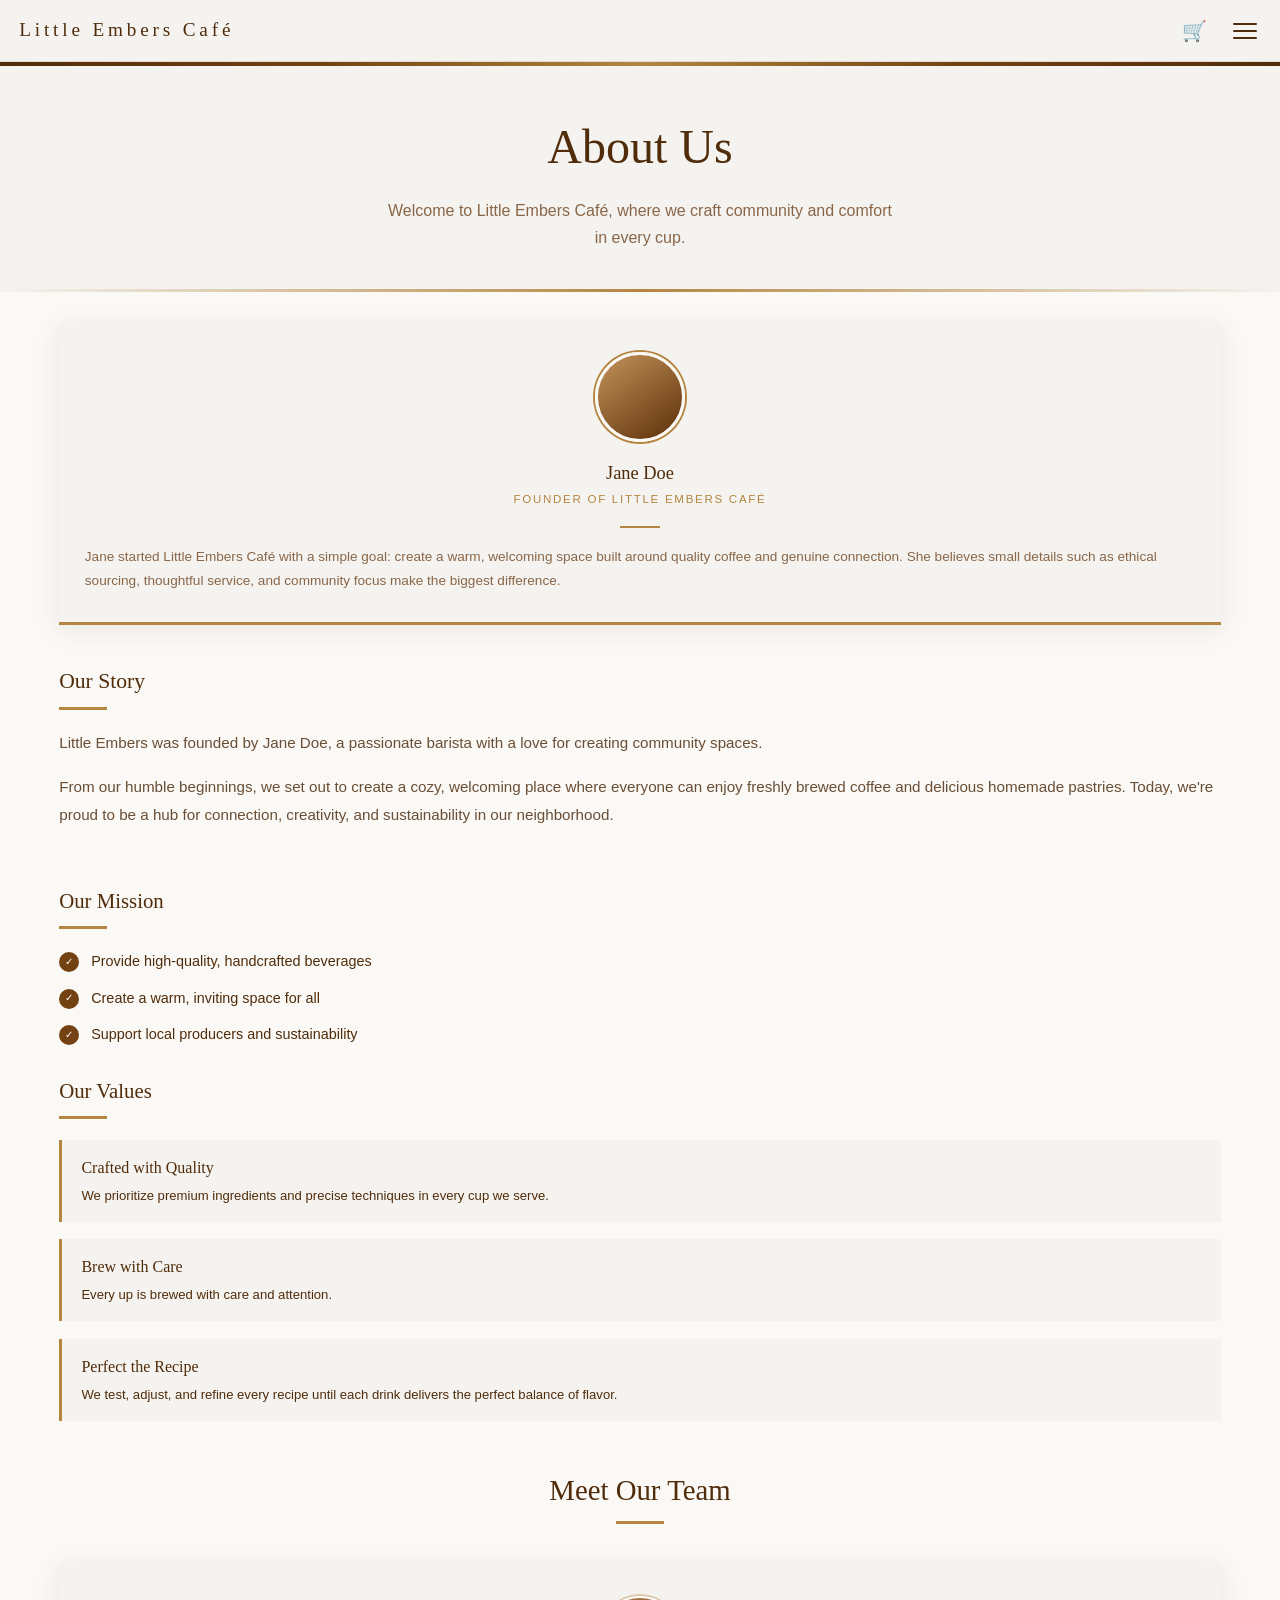
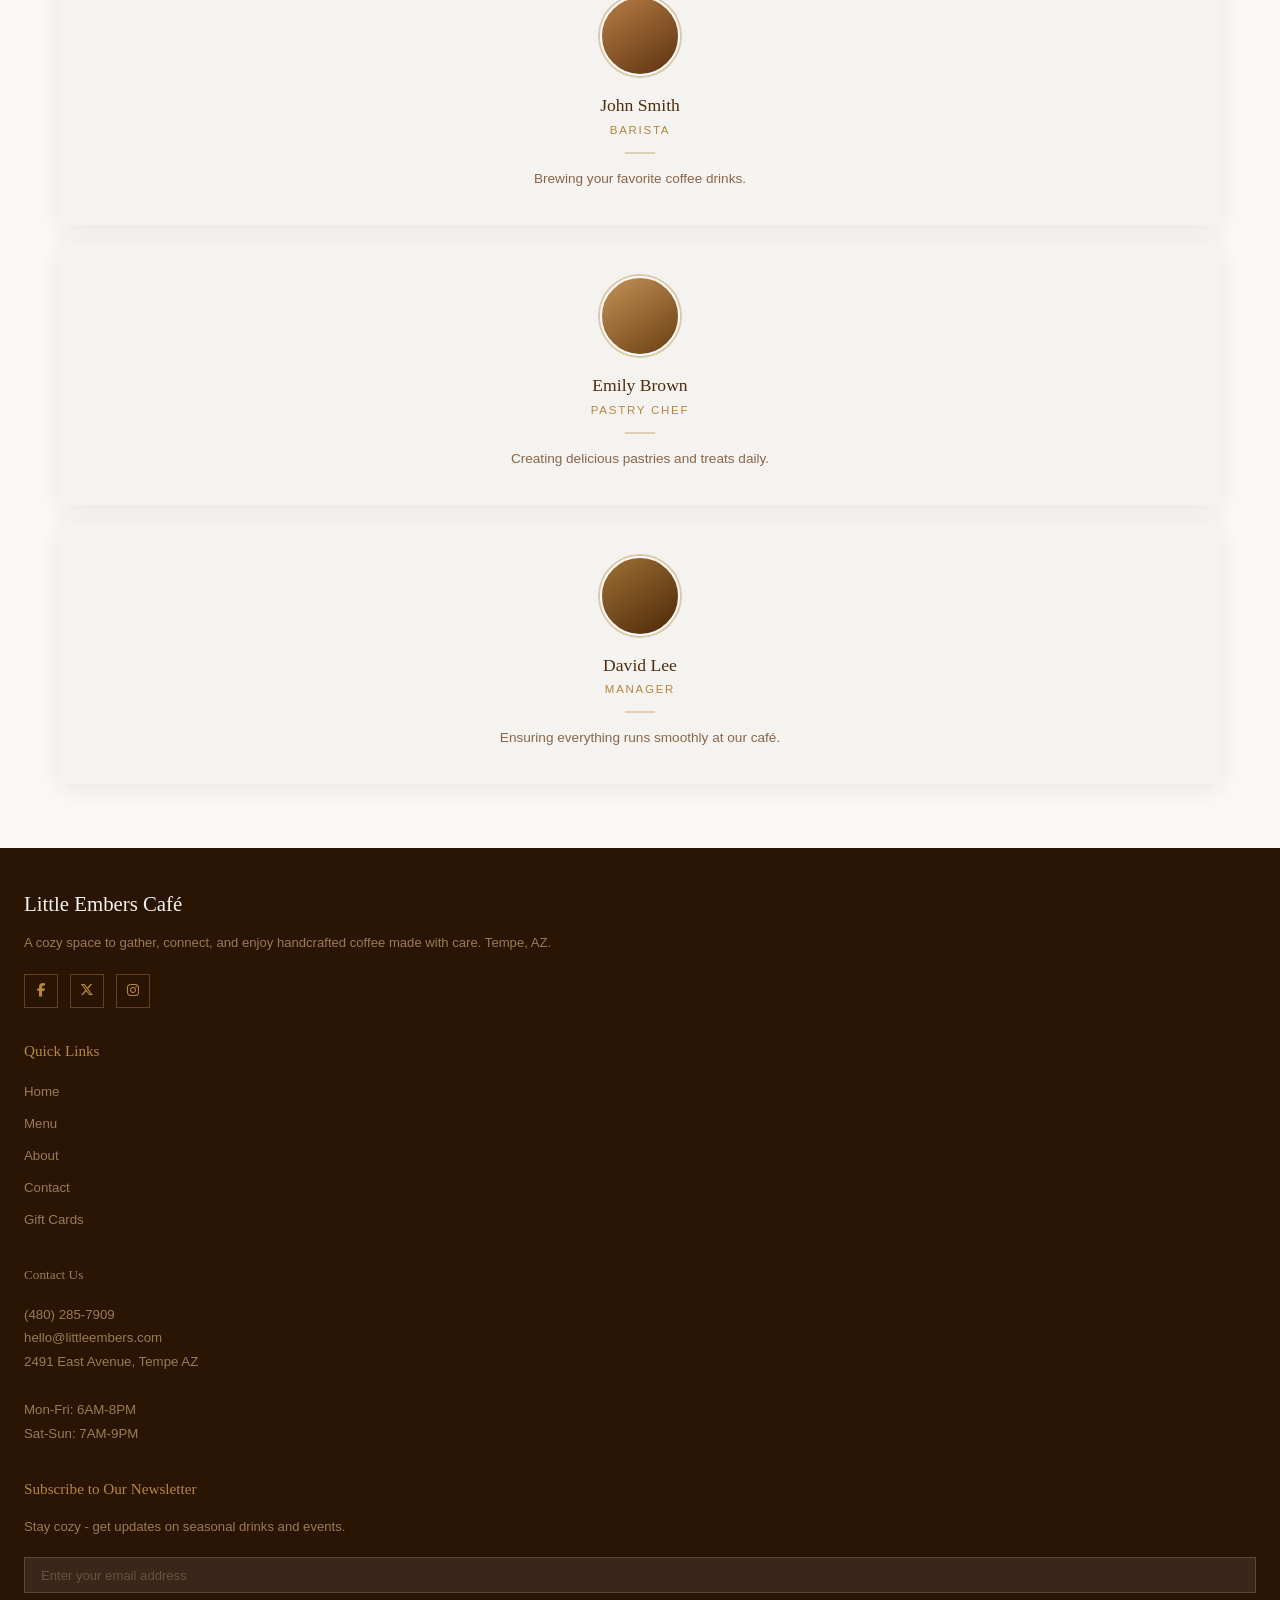
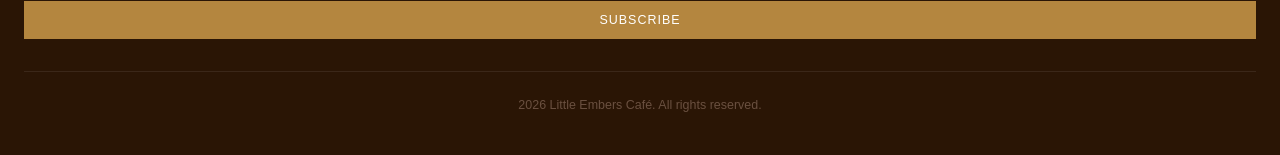
==== about.html @ 89855ee4 "Updated About Files Rewrote JavaScript code as there was an error with the mobile nav javascript cod" ====
<!doctype html>
<html lang="en">
  <head>
    <meta charset="UTF-8" />
    <meta name="author" content="Sebastian Meza-Torres" />
    <meta name="keywords" content="" />
    <meta
      name="description"
      content="This page features the staff members that created Little Embers Café."
    />
    <meta name="viewport" content="width=device-width, initial-scale=1.0" />
    <title>About Us - Little Embers Café</title>
    <link href="css/about.css" rel="stylesheet" />
    <link
      href="https://cdnjs.cloudflare.com/ajax/libs/font-awesome/6.5.1/css/all.min.css"
      rel="stylesheet"
    />
  </head>
  <body>
    <header>
      <nav aria-label="Primary navigation">
        <span class="logo">Little Embers Café</span>
        <ul class="nav-links">
          <li><a href="index.html">Home</a></li>
          <li><a href="menu.html">Menu</a></li>
          <li>
            <a href="about.html" class="active" aria-current="page">About</a>
          </li>
          <li><a href="contact.html">Contact</a></li>
          <li><a href="giftcard.html">Gift Cards</a></li>
        </ul>
        <div class="nav-actions">
          <button class="cart-btn" aria-label="View cart">🛒</button>
          <button
            class="hamburger"
            id="hamburger"
            aria-label="Toggle navigation"
            aria-expanded="false"
            aria-controls="mobile-nav"
          >
            <span></span>
            <span></span>
            <span></span>
          </button>
        </div>
      </nav>
    </header>
    <!-- Mobile Nav -->
    <nav
      id="mobile-nav"
      class="mobile-nav"
      aria-label="Mobile navigation"
      hidden
    >
      <a href="index.html">Home</a>
      <a href="menu.html">Menu</a>
      <a href="about.html" class="active" aria-current="page">About Us</a>
      <a href="contact.html">Contact</a>
      <a href="giftcard.html">Gift Cards</a>
    </nav>
    <div class="accent-strip" aria-hidden="true"></div>
    <main>
      <!--Page Banner -->
      <section class="page-banner" aria-labelledby="page-heading">
        <h1 id="page-heading">About Us</h1>
        <p>
          Welcome to Little Embers Café, where we craft community and comfort in
          every cup.
        </p>
      </section>

      <!-- Sidebar and Content -->
      <div class="about-wrapper">
        <!-- Founder Sidebar -->
        <aside class="founder-sidebar reveal" aria-label="Founder profile">
          <!-- I will need to find images on Pixabay or somewhere, I will be adding images in general once I am done with this page. -->
          <div class="founder-avatar" aria-hidden="true"></div>
          <p class="founder-name">Jane Doe</p>
          <span class="founder-role">Founder of Little Embers Café</span>
          <div class="founder-divider" aria-hidden="true"></div>
          <p class="founder-bio">
            Jane started Little Embers Café with a simple goal: create a warm,
            welcoming space built around quality coffee and genuine connection.
            She believes small details such as ethical sourcing, thoughtful
            service, and community focus make the biggest difference.
          </p>
        </aside>

        <!-- Right Side, Story + Mission/Values -->
        <div class="about-content">
          <!-- Our Story -->
          <section
            class="story-block reveal reveal-d1"
            aria-labelledby="story-heading"
          >
            <h2 id="story-heading" class="block-title">Our Story</h2>
            <p>
              Little Embers was founded by Jane Doe, a passionate barista with a
              love for creating community spaces.
            </p>
            <p>
              From our humble beginnings, we set out to create a cozy, welcoming
              place where everyone can enjoy freshly brewed coffee and delicious
              homemade pastries. Today, we're proud to be a hub for connection,
              creativity, and sustainability in our neighborhood.
            </p>
          </section>

          <!-- Mission + Values -->
          <div class="mission-values-row">
            <section
              class="mission-block reveal reveal-d1"
              aria-labelledby="mission-heading"
            >
              <h2 id="mission-heading" class="block-title">Our Mission</h2>
              <ul class="mission-list">
                <li class="mission-item">
                  <span class="mission-check" aria-hidden="true">✓</span>
                  <span>Provide high-quality, handcrafted beverages</span>
                </li>
                <li class="mission-item">
                  <span class="mission-check" aria-hidden="true">✓</span>
                  <span>Create a warm, inviting space for all</span>
                </li>
                <li class="mission-item">
                  <span class="mission-check" aria-hidden="true">✓</span>
                  <span>Support local producers and sustainability</span>
                </li>
              </ul>
            </section>

            <section
              class="values-block reveal reveal-d2"
              aria-labelledby="values-heading"
            >
              <h2 id="values-heading" class="block-title">Our Values</h2>
              <ul class="values-list">
                <li class="value-item">
                  <p class="value-name">Crafted with Quality</p>
                  <p class="value-desc">
                    We prioritize premium ingredients and precise techniques in
                    every cup we serve.
                  </p>
                </li>
                <li class="value-item">
                  <p class="value-name">Brew with Care</p>
                  <p class="value-desc">
                    Every up is brewed with care and attention.
                  </p>
                </li>
                <li class="value-item">
                  <p class="value-name">Perfect the Recipe</p>
                  <p class="value-desc">
                    We test, adjust, and refine every recipe until each drink
                    delivers the perfect balance of flavor.
                  </p>
                </li>
              </ul>
            </section>
          </div>
        </div>
      </div>

      <!-- Meet Our Team -->
      <section class="team-section" aria-labelledby="team-heading">
        <h2 id="team-heading" class="team-heading">Meet Our Team</h2>
        <div class="team-rule" aria-hidden="true"></div>

        <ul class="team-grid" role="list">
          <li class="team-card reveal">
            <!-- Placeholder image here -->
            <div class="team-avatar" aria-hidden="true"></div>
            <p class="team-name">John Smith</p>
            <span class="team-role">Barista</span>
            <div class="team-divider" aria-hidden="true"></div>
            <p class="team-bio">Brewing your favorite coffee drinks.</p>
          </li>
          <li class="team-card reveal reveal-d1">
            <!-- Placeholder image here-->
            <div class="team-avatar" aria-hidden="true"></div>
            <p class="team-name">Emily Brown</p>
            <span class="team-role">Pastry Chef</span>
            <div class="team-divider" aria-hidden="true"></div>
            <p class="team-bio">
              Creating delicious pastries and treats daily.
            </p>
          </li>
          <li class="team-card reveal reveal-d2">
            <!-- Placeholder image here -->
            <div class="team-avatar" aria-hidden="true"></div>
            <p class="team-name">David Lee</p>
            <span class="team-role">Manager</span>
            <div class="team-divider" aria-hidden="true"></div>
            <p class="team-bio">
              Ensuring everything runs smoothly at our café.
            </p>
          </li>
        </ul>
      </section>
    </main>

    <!-- Footer -->
    <footer class="site-footer">
      <div class="footer-grid">
        <div class="footer-brand">
          <p class="footer-logo">Little Embers Café</p>
          <p class="footer-tagline">
            A cozy space to gather, connect, and enjoy handcrafted coffee made
            with care. Tempe, AZ.
          </p>
          <ul class="footer-social" aria-label="Social media links">
            <li>
              <a href="#" class="footer-social-icon" aria-label="Facebook"
                ><i class="fa-brands fa-facebook-f"></i
              ></a>
            </li>
            <li>
              <a href="#" class="footer-social-icon" aria-label="X"
                ><i class="fa-brands fa-x-twitter"></i
              ></a>
            </li>
            <li>
              <a href="#" class="footer-social-icon" aria-label="Instagram"
                ><i class="fa-brands fa-instagram"></i
              ></a>
            </li>
          </ul>
        </div>

        <nav class="footer-nav" aria-label="Footer navigation">
          <p class="footer-heading">Quick Links</p>
          <ul class="footer-links">
            <li><a href="index.html">Home</a></li>
            <li><a href="menu.html">Menu</a></li>
            <li><a href="about.html">About</a></li>
            <li><a href="contact.html">Contact</a></li>
            <li><a href="giftcard.html">Gift Cards</a></li>
          </ul>
        </nav>
        <address class="footer-contact">
          <p class="footer-heading">Contact Us</p>
          <p>
            <a href="tel:+14802857909">(480) 285-7909</a><br />
            <a href="mailto:hello@littleembers.com">hello@littleembers.com</a
            ><br />
            2491 East Avenue, Tempe AZ<br /><br />
            Mon-Fri: 6AM-8PM<br />
            Sat-Sun: 7AM-9PM
          </p>
        </address>

        <div class="footer-newsletter">
          <p class="footer-heading">Subscribe to Our Newsletter</p>
          <p class="footer-newsletter-sub">
            Stay cozy - get updates on seasonal drinks and events.
          </p>
          <form class="newsletter-form" novalidate>
            <label for="newsletter-email" class="visually-hidden"
              >Email Address</label
            >
            <input
              type="email"
              id="newsletter-email"
              class="newsletter-input"
              placeholder="Enter your email address"
              autocomplete="email"
            />
            <button type="submit" class="newsletter-btn">Subscribe</button>
          </form>
        </div>
      </div>
      <p class="footer-bottom">2026 Little Embers Café. All rights reserved.</p>
    </footer>
    <script src="js/about.js"></script>
  </body>
</html>
---- css/about.css ----
html,
body,
div,
span,
applet,
object,
iframe,
h1,
h2,
h3,
h4,
h5,
h6,
p,
blockquote,
pre,
a,
abbr,
acronym,
address,
big,
cite,
code,
del,
dfn,
em,
img,
ins,
kbd,
q,
s,
samp,
small,
strike,
strong,
sub,
sup,
tt,
var,
b,
u,
i,
center,
dl,
dt,
dd,
ol,
ul,
li,
fieldset,
form,
label,
legend,
table,
caption,
tbody,
tfoot,
thead,
tr,
th,
td,
article,
aside,
canvas,
details,
embed,
figure,
figcaption,
footer,
header,
hgroup,
menu,
nav,
output,
ruby,
section,
summary,
time,
mark,
audio,
video {
  margin: 0;
  padding: 0;
  border: 0;
  font-size: 100%;
  font: inherit;
  vertical-align: baseline;
}
/* HTML5 display-role reset for older browsers */
article,
aside,
details,
figcaption,
figure,
footer,
header,
hgroup,
menu,
nav,
section {
  display: block;
}
body {
  line-height: 1;
}
ol,
ul {
  list-style: none;
}
blockquote,
q {
  quotes: none;
}
blockquote:before,
blockquote:after,
q:before,
q:after {
  content: "";
  content: none;
}
table {
  border-collapse: collapse;
  border-spacing: 0;
}

*,
*::before,
*::after {
  box-sizing: border-box;
}
/* Root */
:root {
  --espresso: #734212;
  --ceramic: #f4f3f0;
  --latte: #b4863f;
  --dark-roast: #512c0a;
  --warm-white: #faf9f6;
  --text-muted: #8a6648;
  --border: rgba(115, 66, 18, 0.14);
  --font-display: "Playfair Display", serif;
  --font-body: "Lato", sans-serif;
  --shadow-card: 0 4px 24px rgba(81, 44, 10, 0.09);
  --transition: 0.25s ease;
  --nav-h: 62px;
  --shadow-hover: 0 10px 36px rgba(81, 44, 10, 0.16);
}

/* Global Styles */
html {
  font-size: 16px;
  scroll-behavior: smooth;
  -webkit-text-size-adjust: 100%;
}

body {
  font-family: var(--font-body);
  background: var(--warm-white);
  color: var(--dark-roast);
  min-height: 100vh;
  line-height: 1.5;
  -webkit-font-smoothing: antialiased;
  -moz-osx-font-smoothing: grayscale;
}

img,
picture,
video,
canvas,
svg {
  display: block;
  max-width: 100%;
}

a {
  text-decoration: none;
  color: inherit;
}

button {
  cursor: pointer;
  border: none;
  background: none;
  font: inherit;
}

/* screen reader */
.sr-only {
  position: absolute;
  width: 1px;
  height: 1px;
  padding: 0;
  margin: -1px;
  overflow: hidden;
  clip: rect(0, 0, 0, 0);
  white-space: nowrap;
  border: 0;
}

.accent-strip {
  height: 4px;
  background: linear-gradient(
    90deg,
    var(--dark-roast),
    var(--espresso),
    var(--latte),
    var(--espresso),
    var(--dark-roast)
  );
}

/* NAV mobile */
header nav {
  height: var(--nav-h);
  display: flex;
  align-items: center;
  justify-content: space-between;
  padding: 0 1.2rem;
  background: var(--ceramic);
  border-bottom: 1px solid var(--border);
  position: sticky;
  top: 0;
  z-index: 200;
}

.logo {
  font-family: var(--font-display);
  font-size: 1.2rem;
  color: var(--dark-roast);
  letter-spacing: 0.2em;
  white-space: nowrap;
}

.nav-links {
  display: none;
}

.nav-actions {
  display: flex;
  align-items: center;
  gap: 1rem;
}

.cart-btn {
  font-size: 1.25rem;
  color: var(--dark-roast);
  transition: transform var(--transition);
}

.cart-btn:hover {
  transform: scale(1.12);
}

.hamburger {
  display: flex;
  flex-direction: column;
  gap: 5px;
  padding: 4px;
}

.hamburger span {
  display: block;
  width: 24px;
  height: 2px;
  background: var(--dark-roast);
  border-radius: 2px;
  transition:
    transform 0.3s ease,
    opacity 0.3s ease;
}

.hamburger.open span:nth-child(1) {
  transform: translateY(7px) rotate(45deg);
}
.hamburger.open span:nth-child(2) {
  opacity: 0;
  transform: scaleX(0);
}
.hamburger.open span:nth-child(3) {
  transform: translateY(-7px) rotate(-45deg);
}

.mobile-nav {
  position: fixed;
  top: var(--nav-h);
  left: 0;
  right: 0;
  background: var(--ceramic);
  border-bottom: 2px solid var(--latte);
  z-index: 199;
  padding: 1.5rem 2rem 2rem;
  display: flex;
  flex-direction: column;
  gap: 1.2rem;
  box-shadow: 0 8px 30px rgba(0, 0, 0, 0.12);
}

.mobile-nav[hidden] {
  display: none;
}

.mobile-nav a {
  font-size: 1rem;
  letter-spacing: 0.05em;
  color: var(--dark-roast);
  padding: 0.5rem 0;
  border-bottom: 1px solid var(--border);
}

.mobile-nav a.active {
  color: var(--espresso);
  font-weight: 700;
}

/* Page Banner */

.page-banner {
  background: var(--ceramic);
  text-align: center;
  padding: 2.8rem 1.2rem 2.5rem;
  position: relative;
  animation: fadeDown 0.7s ease both;
}

@keyframes fadeDown {
  from {
    opacity: 0;
    transform: translateY(-14px);
  }
  to {
    opacity: 1;
    transform: translateY(0);
  }
}

.page-banner::after {
  content: "";
  position: absolute;
  bottom: 0;
  left: 0;
  right: 0;
  height: 3px;
  background: linear-gradient(90deg, transparent, var(--latte), transparent);
}

.page-banner h1 {
  font-family: var(--font-display);
  font-size: clamp(2rem, 5vw, 3rem);
  color: var(--dark-roast);
  margin-bottom: 0.9rem;
}

.page-banner p {
  font-size: 1rem;
  color: var(--text-muted);
  font-weight: 300;
  max-width: 520px;
  margin: 0 auto;
  line-height: 1.7;
}

.about-wrapper {
  max-width: 1200px;
  margin: 0 auto;
  padding: 2rem 1.2rem 0;
  display: grid;
  grid-template-columns: 1fr;
  gap: 2.5rem;
}

.founder-sidebar {
  background: var(--ceramic);
  border-bottom: 3px solid var(--latte);
  box-shadow: var(--shadow-card);
  padding: 1.8rem 1.6rem;
  text-align: center;
}

.founder-avatar {
  width: 90px;
  height: 90px;
  border-radius: 50%;
  background: linear-gradient(145deg, #c4935a, #5c2f08);
  margin: 0 auto 1.1rem;
  display: flex;
  align-items: center;
  justify-content: center;
  font-size: 2.5rem;
  border: 3px solid var(--warm-white);
  box-shadow: 0 0 0 2px var(--latte);
}

.founder-name {
  font-family: var(--font-display);
  font-size: 1.15rem;
  color: var(--dark-roast);
  margin-bottom: 0.2rem;
}

.founder-role {
  font-size: 0.72rem;
  letter-spacing: 0.15em;
  text-transform: uppercase;
  color: var(--latte);
  margin-bottom: 1.1rem;
  display: block;
}

.founder-role {
  font-size: 0.72rem;
  letter-spacing: 0.15em;
  text-transform: uppercase;
  color: var(--latte);
  margin-bottom: 1.1rem;
  display: block;
}

.founder-divider {
  width: 40px;
  height: 2px;
  background: var(--latte);
  margin: 0 auto 1.1rem;
}

.founder-bio {
  font-size: 0.85rem;
  color: var(--text-muted);
  line-height: 1.75;
  font-weight: 300;
  text-align: left;
}

.about-content {
  display: flex;
  flex-direction: column;
  gap: 3rem;
}

.story-block {
  animation: fadeUp 0.6s ease 0.1s both;
}

@keyframes fadeUp {
  from {
    opacity: 0;
    transform: translateY(20px);
  }
  to {
    opacity: 1;
    transform: translateY(0);
  }
}

.block-title {
  font-family: var(--font-display);
  font-size: 1.35rem;
  color: var(--dark-roast);
  margin-bottom: 0.5rem;
  position: relative;
  padding-bottom: 0.8rem;
}

.block-title::after {
  content: "";
  position: absolute;
  bottom: 0;
  left: 0;
  width: 48px;
  height: 3px;
  background: var(--latte);
}

.story-block p {
  font-size: 0.95rem;
  color: #6a4e35;
  line-height: 1.85;
  font-weight: 300;
  margin-top: 1.2rem;
}

.story-block p + p {
  margin-top: 1rem;
}

.mission-values-row {
  display: grid;
  grid-template-columns: 1fr;
  gap: 1.8rem;
  padding-top: 0.5rem;
  animation: fadeUp 0.6s ease 0.2s both;
}

.mission-block .block-title,
.values-block .block-title {
  font-size: 1.3rem;
}

.mission-list {
  margin-top: 1.3rem;
  display: flex;
  flex-direction: column;
  gap: 0.85rem;
}

.mission-item {
  display: flex;
  align-items: flex-start;
  gap: 0.75rem;
  font-size: 0.9rem;
  color: var(--dark-roast);
  line-height: 1.6;
}

.mission-check {
  width: 20px;
  height: 20px;
  border-radius: 50%;
  background: var(--espresso);
  color: #fff;
  font-size: 0.65rem;
  display: flex;
  align-items: center;
  justify-content: center;
  flex-shrink: 0;
  margin-top: 2px;
}

.values-list {
  margin-top: 1.3rem;
  display: flex;
  flex-direction: column;
  gap: 1.1rem;
}

.value-item {
  padding: 1rem 1.2rem;
  background: var(--ceramic);
  border-left: 3px solid var(--latte);
  transition:
    transform var(--transition),
    box-shadow var(--transition);
}

.value-item:hover {
  transform: translateX(4px);
  box-shadow: var(--shadow-card);
}

.value-name {
  font-family: var(--font-display);
  font-size: 1rem;
  color: var(--dark-roast);
  margin-bottom: 0.3rem;
}

.value-desc {
  font-size: 0.82rem;
  color: var(--dark-roast);
  line-height: 1.6;
  font-weight: 300;
}

.team-section {
  max-width: 1200px;
  margin: 3rem auto 0;
  padding: 0 1.2rem 4rem;
  animation: fadeUp 0.6s ease 0.3s both;
}

.team-heading {
  font-family: var(--font-display);
  font-size: 1.8rem;
  color: var(--dark-roast);
  text-align: center;
  margin-bottom: 0.5rem;
}

.team-rule {
  width: 48px;
  height: 3px;
  background: var(--latte);
  margin: 0.6rem auto 2.5rem;
}

.team-grid {
  display: grid;
  grid-template-columns: 1fr;
  gap: 1.2rem;
}

.team-card {
  background: var(--ceramic);
  border-bottom: 3px solid transparent;
  box-shadow: var(--shadow-card);
  padding: 2rem 1.5rem;
  text-align: center;
  transition:
    transform var(--transition),
    box-shadow var(--transition),
    border-color var(--transition);
}

.team-card:hover {
  transform: translateY(-6px);
  box-shadow: var(--shadow-hover);
  border-bottom-color: var(--latte);
}

.team-avatar {
  width: 80px;
  height: 80px;
  border-radius: 50%;
  margin: 0 auto 1rem;
  display: flex;
  align-items: center;
  justify-content: center;
  font-size: 2rem;
  border: 2px solid var(--warm-white);
  box-shadow: 0 0 0 2px rgba(180, 134, 63, 0.4);
}

.team-grid li:nth-child(1) .team-avatar {
  background: linear-gradient(145deg, #b87d45, #5c3210);
}
.team-grid li:nth-child(2) .team-avatar {
  background: linear-gradient(145deg, #c4935a, #6b3d10);
}
.team-grid li:nth-child(3) .team-avatar {
  background: linear-gradient(145deg, #a07035, #4d2808);
}

.team-name {
  font-family: var(--font-display);
  font-size: 1.1rem;
  color: var(--dark-roast);
  margin-bottom: 0.2rem;
}

.team-role {
  font-size: 0.72rem;
  letter-spacing: 0.15em;
  text-transform: uppercase;
  color: var(--latte);
  margin-bottom: 0.8rem;
  display: block;
}

.team-divider {
  width: 30px;
  height: 2px;
  background: rgba(180, 134, 63, 0.35);
  margin: 0 auto 0.8rem;
}

.team-bio {
  font-size: 0.85rem;
  color: var(--text-muted);
  line-height: 1.7;
  font-weight: 300;
}

footer {
  background: #2a1505;
  color: #c4a882;
  padding: 2.5rem 1.5rem;
}

.footer-grid {
  display: grid;
  grid-template-columns: 1fr;
  gap: 2rem;
  margin-bottom: 2rem;
}

.footer-brand,
.footer-nav,
.footer-contact,
.footer-newsletter {
  display: flex;
  flex-direction: column;
}

.visually-hidden {
  position: absolute;
  width: 1px;
  height: 1px;
  padding: 0;
  margin: -1px;
  overflow: hidden;
  clip: rect(0, 0, 0, 0);
  white-space: nowrap;
  border: 0;
}

.footer-logo {
  font-family: var(--font-display);
  font-size: 1.3rem;
  color: var(--ceramic);
  margin-bottom: 0.8rem;
}

.footer-tagline {
  font-size: 0.82rem;
  line-height: 1.7;
  color: #9a7a58;
  font-weight: 300;
}

.footer-heading {
  font-family: var(--font-display);
  font-size: 0.95rem;
  color: var(--latte);
  margin-bottom: 1rem;
}

.footer-links {
  display: flex;
  flex-direction: column;
  gap: 0.5rem;
}

.footer-links a {
  font-size: 0.83rem;
  color: #9a7a58;
  transition: color var(--transition);
}

.footer-links a:hover {
  color: var(--ceramic);
}

.footer-contact {
  font-style: normal;
}

.footer-contact p {
  font-size: 0.83rem;
  color: #9a7a58;
  line-height: 1.8;
  font-weight: 300;
}

.footer-contact a {
  color: #9a7a58;
  transition: color var(--transition);
}

.footer-contact a:hover {
  color: var(--ceramic);
}

.footer-newsletter-sub {
  color: #9a7a58;
  font-weight: 300;
  margin-bottom: 0.5rem;
  font-size: 0.82rem;
}

.newsletter-form {
  display: flex;
  flex-direction: column;
  gap: 0.5rem;
  margin-top: 0.8rem;
}

.newsletter-input {
  flex: 1;
  padding: 0.6rem 1rem;
  background: rgba(255, 255, 255, 0.08);
  border: 1px solid rgba(255, 255, 255, 0.15);
  color: var(--ceramic);
  font-size: 0.82rem;
  outline: none;
  font-family: var(--font-body);
}

.newsletter-input::placeholder {
  color: #6a5040;
}

.newsletter-btn {
  padding: 0.6rem 1.2rem;
  background: var(--latte);
  color: #fff;
  font-size: 0.78rem;
  letter-spacing: 0.08em;
  text-transform: uppercase;
  transition: background var(--transition);
  font-family: var(--font-body);
}

.newsletter-btn:hover {
  background: var(--espresso);
}

.footer-social {
  display: flex;
  flex-direction: row;
  gap: 0.75rem;
  margin-top: 1.2rem;
}

.footer-social li {
  display: flex;
}

.footer-social-icon {
  display: flex;
  align-items: center;
  justify-content: center;
  width: 34px;
  height: 34px;
  border: 1px solid rgba(180, 134, 63, 0.4);
  font-size: 0.85rem;
  color: var(--latte);
  font-weight: 700;
  transition:
    background var(--transition),
    color var(--transition);
}

.footer-social-icon:hover {
  color: #fff;
  background: var(--latte);
}

.footer-bottom {
  border-top: 1px solid rgba(255, 255, 255, 0.08);
  padding-top: 1.5rem;
  text-align: center;
  font-size: 0.78rem;
  color: #6a5040;
}

.reveal {
  opacity: 0;
  transform: translateY(24px);
  transition:
    opacity 0.65s ease,
    transform 0.65s ease;
}

.reveal.in-view {
  opacity: 1;
  transform: translateY(0);
}

.reveal-d1 {
  transition-delay: 0.1s;
}
.reveal-d2 {
  transition-delay: 0.2s;
}
.reveal-d3 {
  transition-delay: 0.3s;
}
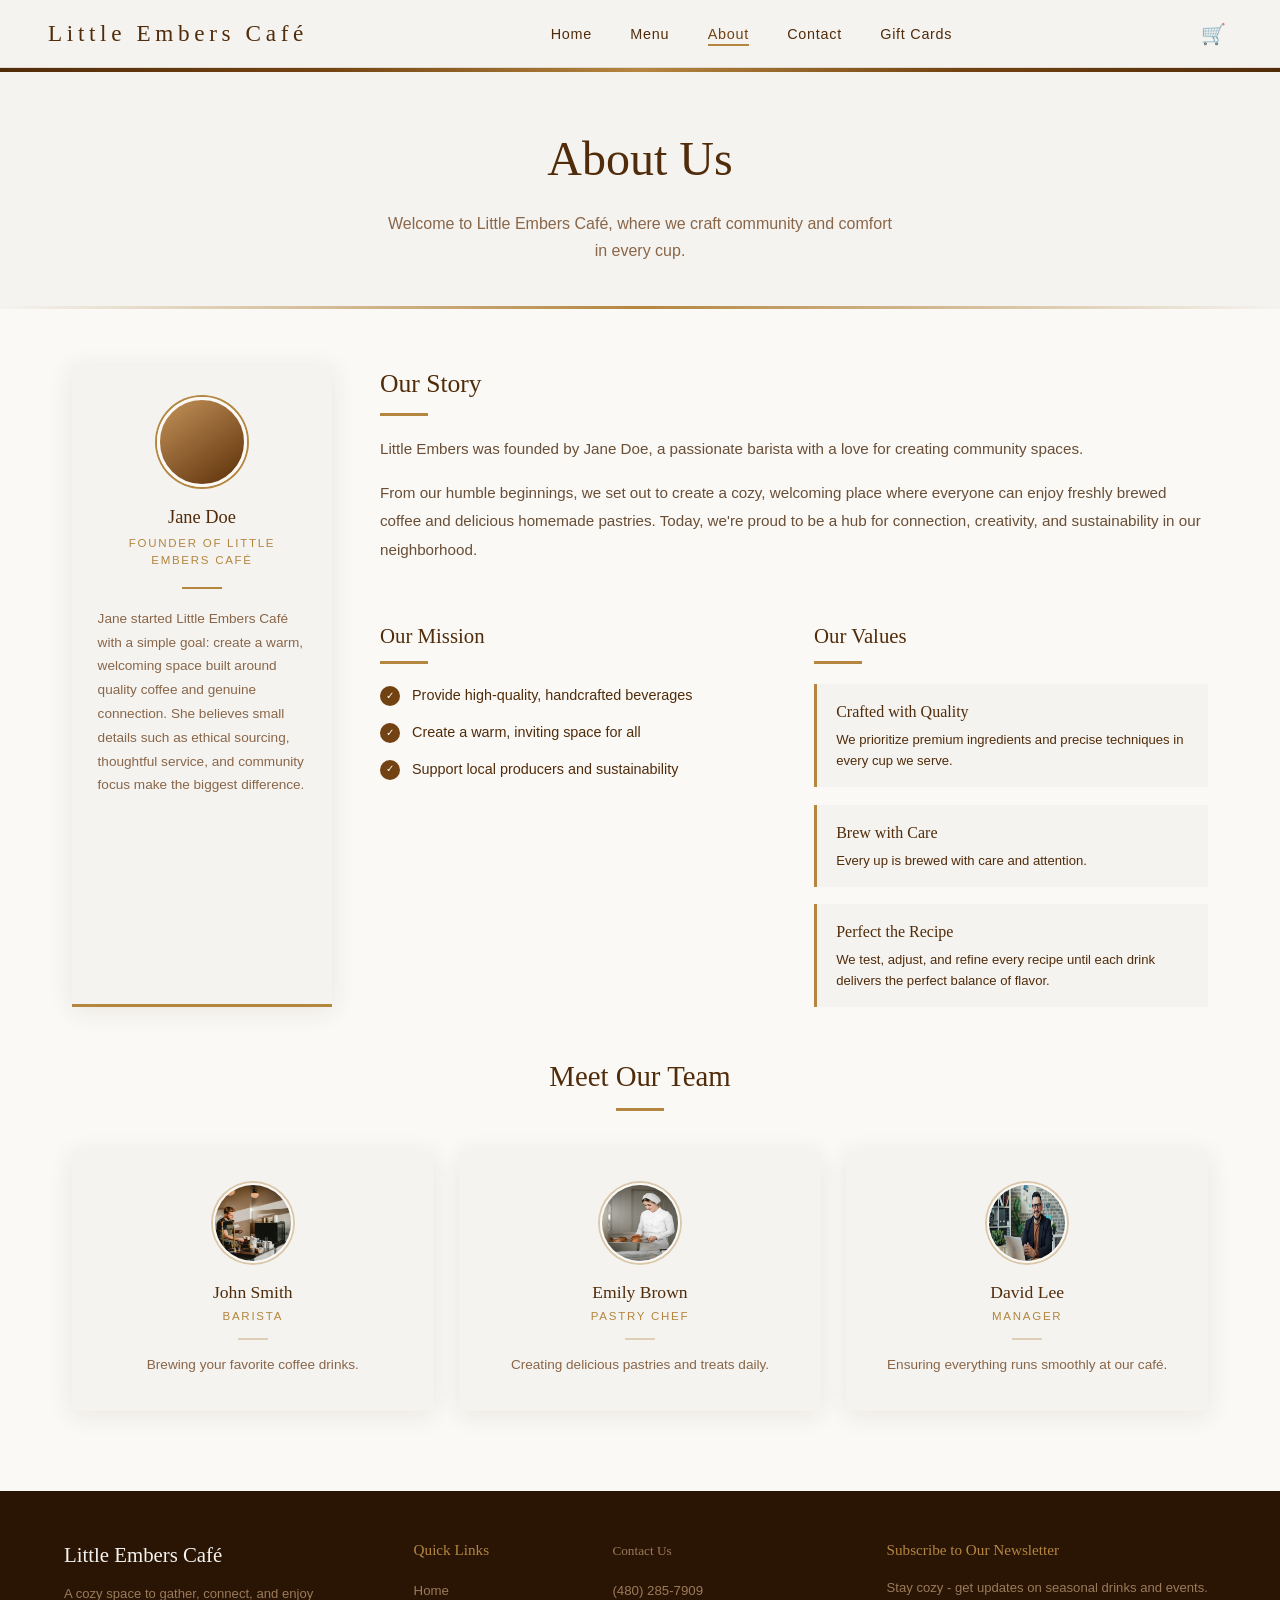
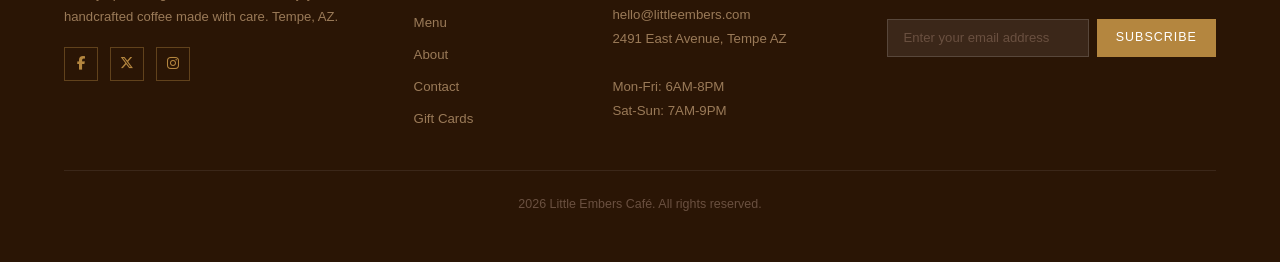
==== commit 51a284c3: "Updated About Us Page Added images to the meet our team section." ====
--- a/about.html
+++ b/about.html
@@ -169,7 +169,12 @@
         <ul class="team-grid" role="list">
           <li class="team-card reveal">
             <!-- Placeholder image here -->
-            <div class="team-avatar" aria-hidden="true"></div>
+            <!-- All credit goes to Bhuwan Bansal on Unsplash: https://unsplash.com/photos/man-in-black-and-white-polo-shirt-playing-guitar-Imq-jC1zPMM-->
+            <img
+              src="images/John Smith_About Us.jpg"
+              alt="John Smith, Barista at Little Embers Café"
+              class="team-avatar"
+            />
             <p class="team-name">John Smith</p>
             <span class="team-role">Barista</span>
             <div class="team-divider" aria-hidden="true"></div>
@@ -177,7 +182,12 @@
           </li>
           <li class="team-card reveal reveal-d1">
             <!-- Placeholder image here-->
-            <div class="team-avatar" aria-hidden="true"></div>
+            <!-- All credit goes to Arsham Baseri on Unsplash: https://unsplash.com/photos/baker-placing-fresh-bread-rolls-on-a-tray-RQdXS861Tyc-->
+            <img
+              src="images/Emily Brown_About Us.jpg"
+              alt="Emily Brown, Pastry Chef at Little Embers Café."
+              class="team-avatar"
+            />
             <p class="team-name">Emily Brown</p>
             <span class="team-role">Pastry Chef</span>
             <div class="team-divider" aria-hidden="true"></div>
@@ -187,7 +197,12 @@
           </li>
           <li class="team-card reveal reveal-d2">
             <!-- Placeholder image here -->
-            <div class="team-avatar" aria-hidden="true"></div>
+            <!-- All credit goes to Vitaly Gariev on Unsplash: https://unsplash.com/photos/a-man-sitting-at-a-table-with-a-laptop-lNbM1c4vdCk  -->
+            <img
+              src="images/David Lee_About Us.jpg"
+              alt="David Lee, Manager at Little Embers Café."
+              class="team-avatar"
+            />
             <p class="team-name">David Lee</p>
             <span class="team-role">Manager</span>
             <div class="team-divider" aria-hidden="true"></div>
--- a/css/about.css
+++ b/css/about.css
@@ -853,3 +853,224 @@
 .reveal-d3 {
   transition-delay: 0.3s;
 }
+
+/* Tablet */
+
+@media screen and (min-width: 601px) {
+  header nav {
+    padding: 0 1.5rem;
+  }
+
+  .logo {
+    font-size: 1.35rem;
+  }
+
+  .page-banner {
+    padding: 3.2rem 2rem 2.8rem;
+  }
+
+  .about-wrapper {
+    padding: 2.5rem 1.5rem 0;
+    gap: 2.5rem;
+  }
+
+  .founder-sidebar {
+    display: grid;
+    grid-template-columns: auto 1fr;
+    grid-template-rows: auto auto auto 1fr;
+    column-gap: 1.8rem;
+    text-align: left;
+    padding: 1.8rem 2rem;
+    align-items: start;
+  }
+
+  .founder-avatar {
+    margin: 0;
+    grid-row: 1 / 4;
+    grid-column: 1;
+    width: 80px;
+    height: 80px;
+    font-size: 2rem;
+    align-self: center;
+  }
+
+  .founder-name {
+    grid-row: 1;
+    grid-column: 2;
+    align-self: end;
+    margin-bottom: 0;
+  }
+
+  .founder-role {
+    grid-row: 2;
+    grid-column: 2;
+    margin-bottom: 0;
+    align-self: start;
+  }
+
+  .founder-divider {
+    grid-row: 3;
+    grid-column: 2;
+    margin: 0.6rem 0;
+    align-self: center;
+  }
+
+  .founder-bio {
+    grid-row: 4;
+    grid-column: 1 / 3;
+    text-align: left;
+    margin-top: 0.5rem;
+    font-size: 0.88rem;
+  }
+
+  .mission-values-row {
+    grid-template-columns: 1fr 1fr;
+    gap: 1.6rem;
+  }
+
+  .team-grid {
+    grid-template-columns: repeat(3, 1fr);
+    gap: 1.6rem;
+  }
+
+  .team-section {
+    padding: 0 1.5rem 4.5rem;
+  }
+
+  footer {
+    padding: 2.5rem 2rem;
+  }
+
+  .footer-grid {
+    grid-template-columns: 1fr 1fr;
+    gap: 2rem;
+  }
+
+  .newsletter-form {
+    flex-direction: row;
+  }
+}
+
+/* Desktop */
+@media screen and (min-width: 901px) {
+  :root {
+    --nav-h: 68px;
+  }
+
+  header nav {
+    padding: 0 3rem;
+  }
+
+  .logo {
+    font-size: 1.45rem;
+  }
+
+  .nav-links {
+    display: flex;
+    align-items: center;
+    gap: 2.4rem;
+  }
+
+  .nav-links a {
+    font-size: 0.9rem;
+    letter-spacing: 0.05em;
+    color: var(--dark-roast);
+    transition: color var(--transition);
+    position: relative;
+  }
+
+  .nav-links a.active {
+    color: var(--espresso);
+  }
+
+  .nav-links a.active::after {
+    content: "";
+    position: absolute;
+    bottom: -4px;
+    left: 0;
+    right: 0;
+    height: 2px;
+    background: var(--latte);
+  }
+
+  .nav-links a:hover {
+    color: var(--espresso);
+  }
+
+  .hamburger {
+    display: none;
+  }
+
+  .about-wrapper {
+    grid-template-columns: 260px 1fr;
+    gap: 3rem;
+    padding: 3.5rem 2rem 0;
+  }
+
+  .founder-sidebar {
+    display: block;
+    text-align: center;
+    position: sticky;
+    top: calc(var(--nav-h) + 1.5rem);
+    padding: 2rem 1.6rem;
+  }
+
+  .founder-avatar {
+    width: 90px;
+    height: 90px;
+    font-size: 2.5rem;
+    margin: 0 auto 1.1rem;
+  }
+
+  .founder-name {
+    margin-bottom: 0.2rem;
+  }
+  .founder-role {
+    margin-bottom: 1.1rem;
+  }
+  .founder-divider {
+    margin: 0 auto 1.1rem;
+  }
+
+  .founder-bio {
+    text-align: left;
+    font-size: 0.85rem;
+  }
+
+  .block-title {
+    font-size: 1.6rem;
+  }
+
+  .mission-values-row {
+    gap: 2.5rem;
+  }
+
+  .team-section {
+    padding: 0 2rem 5rem;
+  }
+
+  footer {
+    padding: 3rem 4rem;
+  }
+
+  .footer-grid {
+    grid-template-columns: 2fr 1fr 1.5fr 2fr;
+    gap: 3rem;
+    margin-bottom: 2.5rem;
+  }
+
+  /* Accessibility */
+  :focus-visible {
+    outline: 2px solid var(--latte);
+    outline-offset: 3px;
+  }
+
+  @media (prefers-reduced-motion: reduce) {
+    *,
+    *::before,
+    *::after {
+      animation-duration: 0.01ms !important;
+      animation-duration: 0.01ms !important;
+    }
+  }
+}
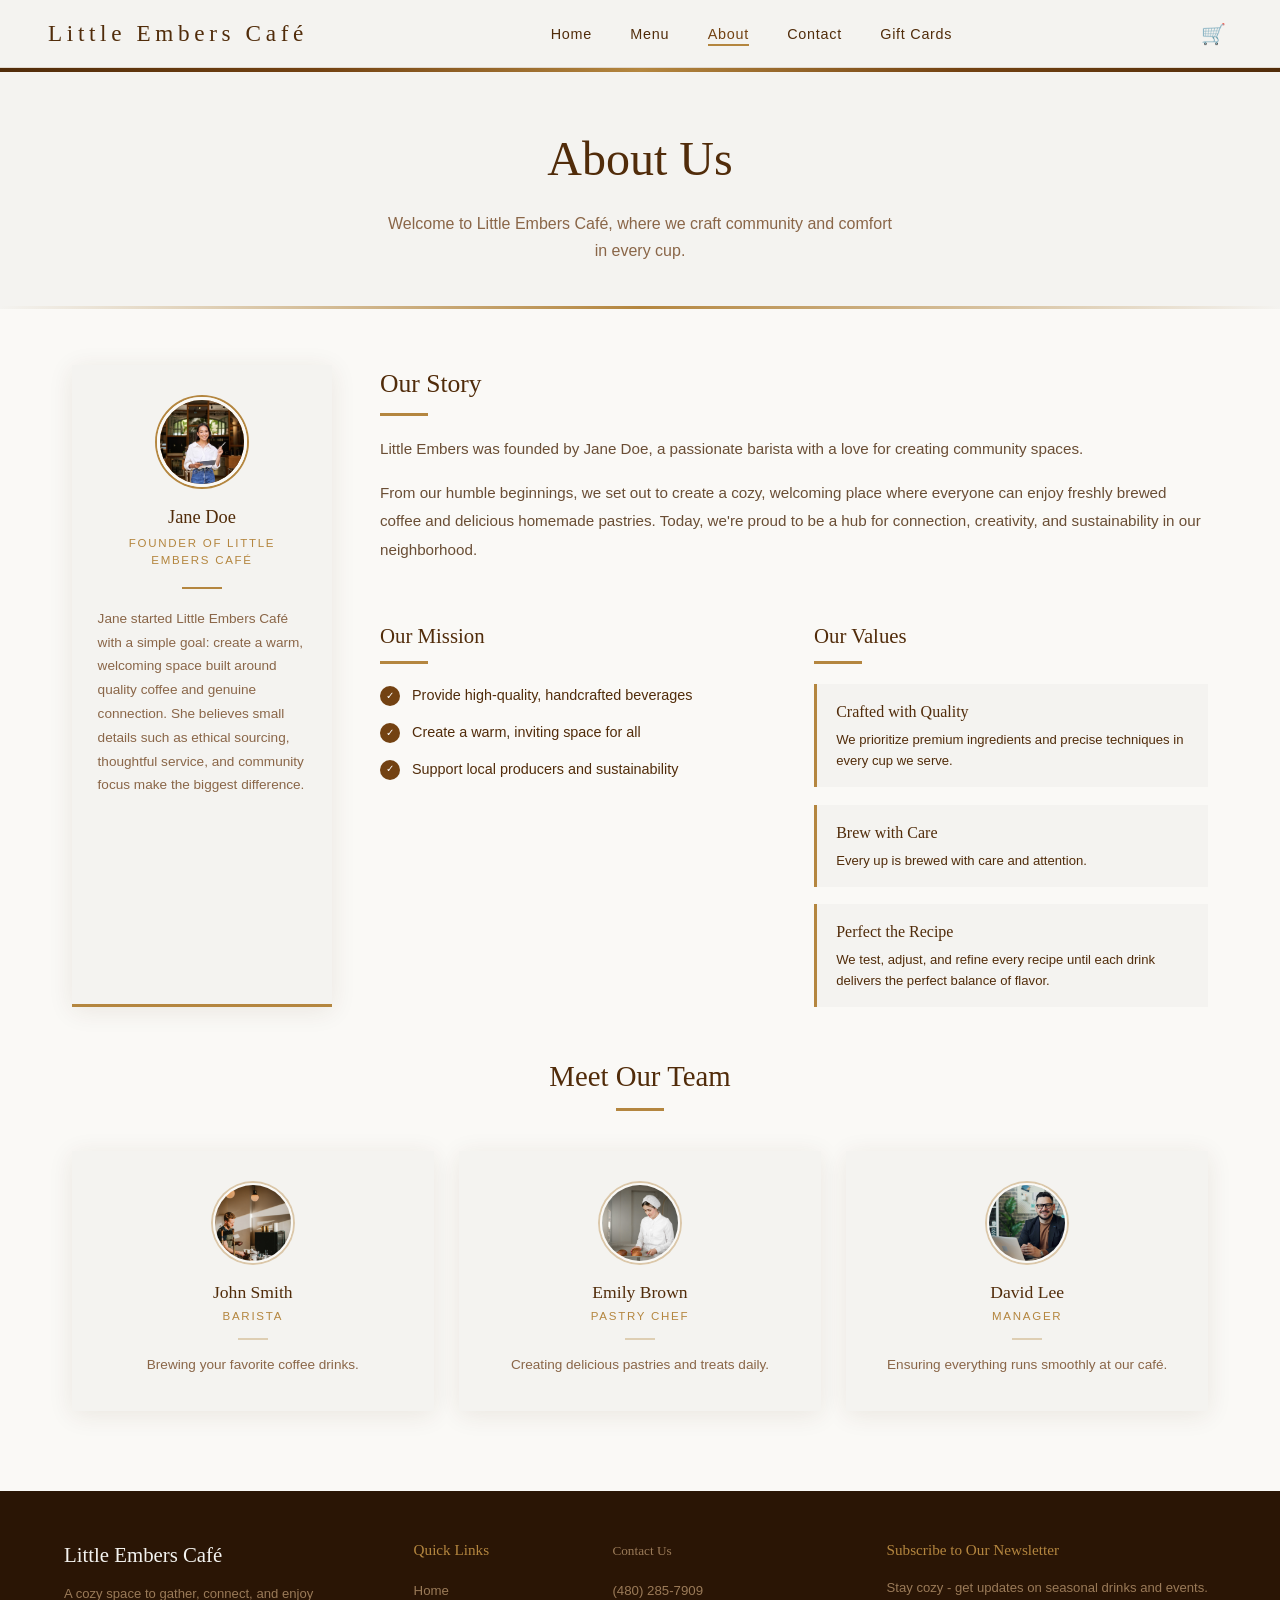
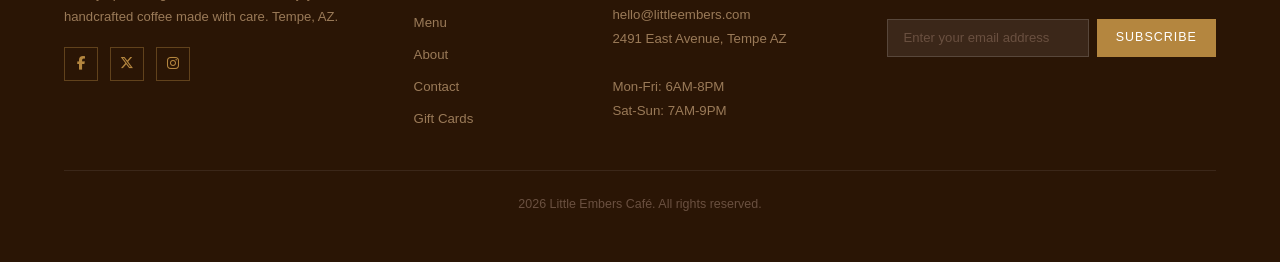
==== commit 8271c5b0: "Updated About Us Page Added the last image for the About Us page." ====
--- a/about.html
+++ b/about.html
@@ -74,7 +74,12 @@
         <!-- Founder Sidebar -->
         <aside class="founder-sidebar reveal" aria-label="Founder profile">
           <!-- I will need to find images on Pixabay or somewhere, I will be adding images in general once I am done with this page. -->
-          <div class="founder-avatar" aria-hidden="true"></div>
+          <!-- All credit goes to benzoix on freepik: https://www.freepik.com/free-photo/portrait-asian-woman-manager-standing-with-tablet-front-cafe-entrance-welcomes-guests_35982111.htm#fromView=keyword&page=1&position=0&uuid=640708d5-387e-468a-b6fb-db5d31d5eb98&query=Asian+coffee+shop+manager-->
+          <img
+            src="images/Jane Doe_About Us.jpeg"
+            alt="Jane Doe, Founder of Little Embers Café"
+            class="founder-avatar"
+          />
           <p class="founder-name">Jane Doe</p>
           <span class="founder-role">Founder of Little Embers Café</span>
           <div class="founder-divider" aria-hidden="true"></div>
--- a/css/about.css
+++ b/css/about.css
@@ -387,6 +387,8 @@
   font-size: 2.5rem;
   border: 3px solid var(--warm-white);
   box-shadow: 0 0 0 2px var(--latte);
+  object-fit: cover;
+  object-position: center top;
 }
 
 .founder-name {
@@ -610,22 +612,11 @@
   height: 80px;
   border-radius: 50%;
   margin: 0 auto 1rem;
-  display: flex;
-  align-items: center;
-  justify-content: center;
-  font-size: 2rem;
+  object-fit: cover;
+  object-position: center top;
   border: 2px solid var(--warm-white);
+  display: block;
   box-shadow: 0 0 0 2px rgba(180, 134, 63, 0.4);
-}
-
-.team-grid li:nth-child(1) .team-avatar {
-  background: linear-gradient(145deg, #b87d45, #5c3210);
-}
-.team-grid li:nth-child(2) .team-avatar {
-  background: linear-gradient(145deg, #c4935a, #6b3d10);
-}
-.team-grid li:nth-child(3) .team-avatar {
-  background: linear-gradient(145deg, #a07035, #4d2808);
 }
 
 .team-name {
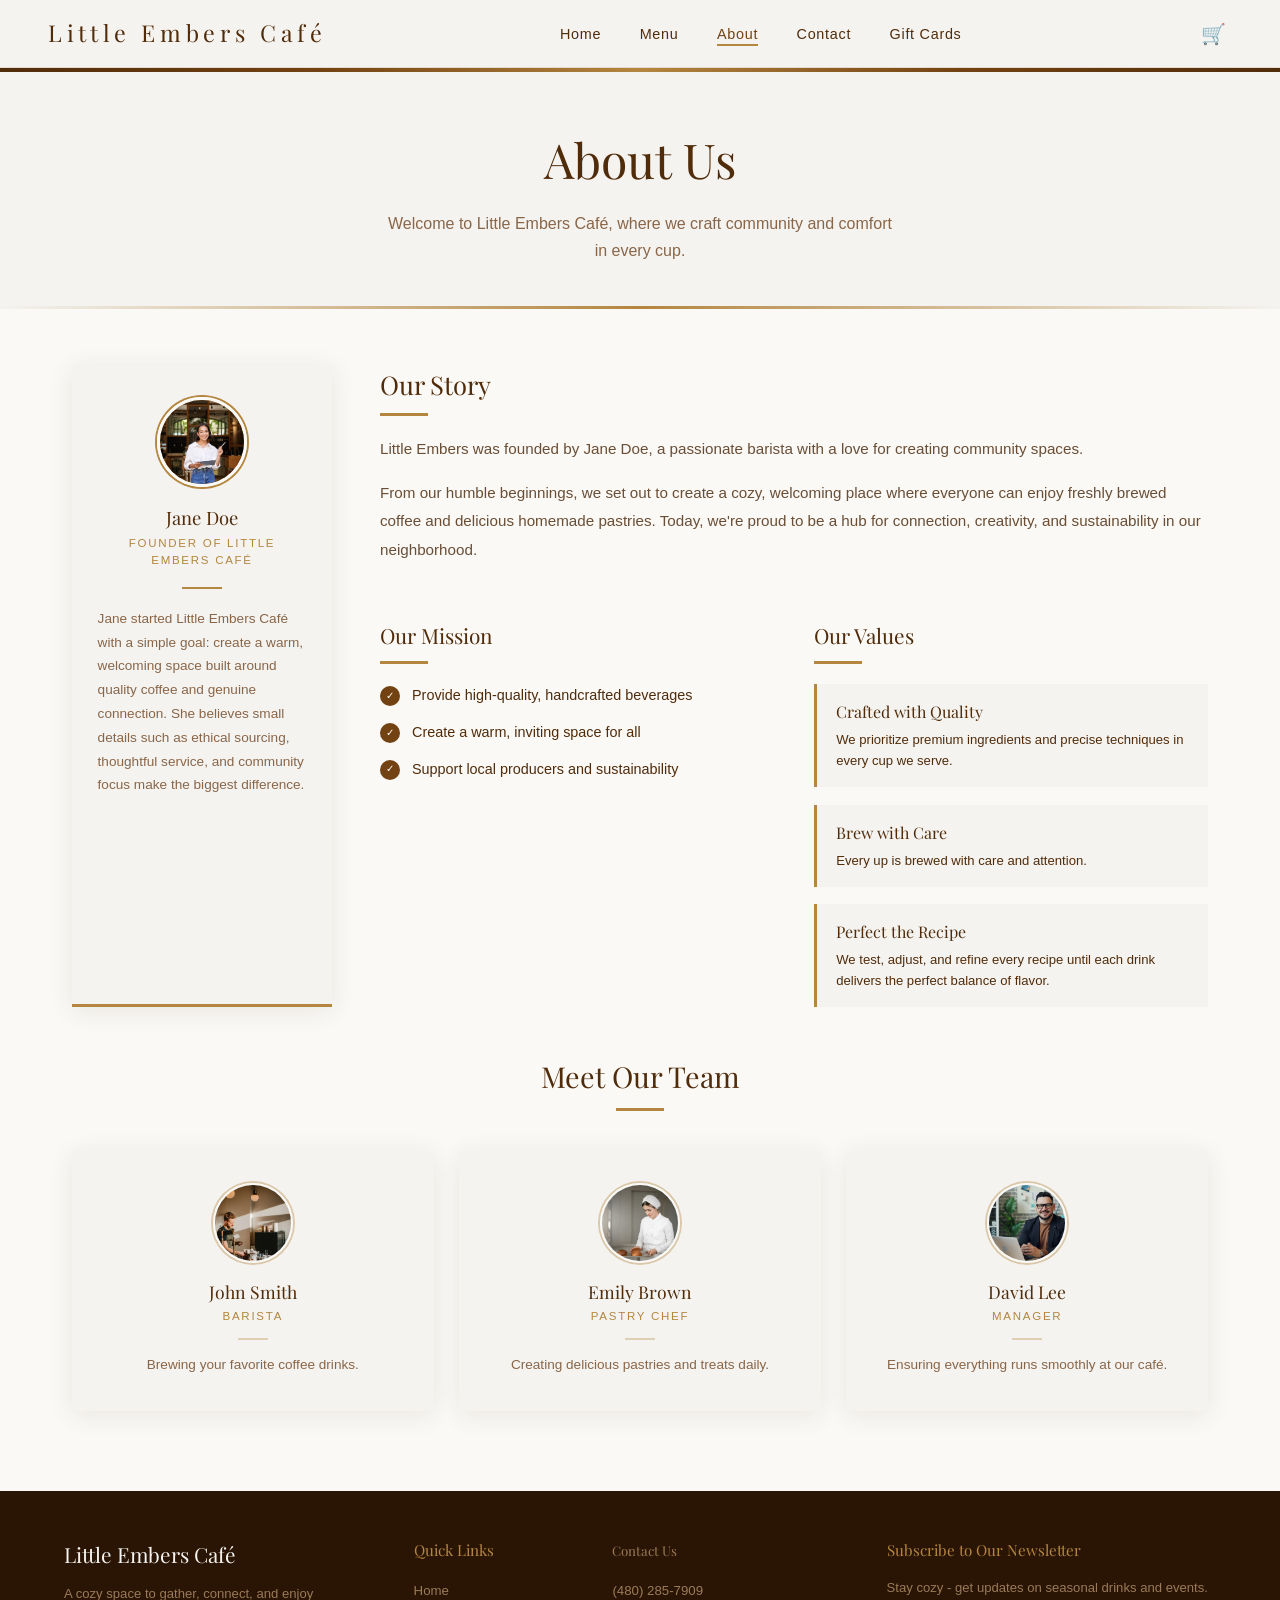
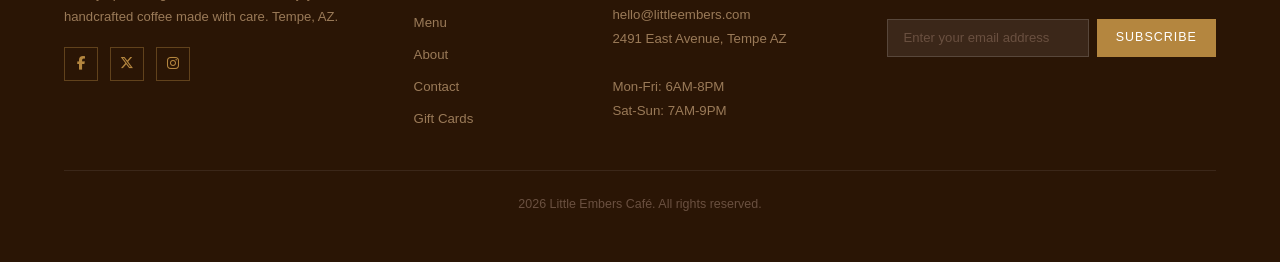
==== commit e3f8f35c: "Updated HTML Files Added Google Fonts for my HTML files of Playfair Display + Lato." ====
--- a/about.html
+++ b/about.html
@@ -11,6 +11,12 @@
     <meta name="viewport" content="width=device-width, initial-scale=1.0" />
     <title>About Us - Little Embers Café</title>
     <link href="css/about.css" rel="stylesheet" />
+    <link rel="preconnect" href="https://fonts.googleapis.com" />
+    <link rel="preconnect" href="https://fonts.gstatic.com" crossorigin />
+    <link
+      href="https://fonts.googleapis.com/css2?family=Montserrat:ital,wght@0,100..900;1,100..900&family=Playfair+Display:ital,wght@0,400..900;1,400..900&family=Roboto:ital,wght@0,100..900;1,100..900&family=Source+Sans+3:ital,wght@0,200..900;1,200..900&display=swap"
+      rel="stylesheet"
+    />
     <link
       href="https://cdnjs.cloudflare.com/ajax/libs/font-awesome/6.5.1/css/all.min.css"
       rel="stylesheet"
@@ -76,7 +82,7 @@
           <!-- I will need to find images on Pixabay or somewhere, I will be adding images in general once I am done with this page. -->
           <!-- All credit goes to benzoix on freepik: https://www.freepik.com/free-photo/portrait-asian-woman-manager-standing-with-tablet-front-cafe-entrance-welcomes-guests_35982111.htm#fromView=keyword&page=1&position=0&uuid=640708d5-387e-468a-b6fb-db5d31d5eb98&query=Asian+coffee+shop+manager-->
           <img
-            src="images/Jane Doe_About Us.jpeg"
+            src="images/Jane_Doe_About_Us.jpeg"
             alt="Jane Doe, Founder of Little Embers Café"
             class="founder-avatar"
           />
@@ -171,12 +177,12 @@
         <h2 id="team-heading" class="team-heading">Meet Our Team</h2>
         <div class="team-rule" aria-hidden="true"></div>
 
-        <ul class="team-grid" role="list">
+        <ul class="team-grid">
           <li class="team-card reveal">
             <!-- Placeholder image here -->
             <!-- All credit goes to Bhuwan Bansal on Unsplash: https://unsplash.com/photos/man-in-black-and-white-polo-shirt-playing-guitar-Imq-jC1zPMM-->
             <img
-              src="images/John Smith_About Us.jpg"
+              src="images/John_Smith_About_Us.jpg"
               alt="John Smith, Barista at Little Embers Café"
               class="team-avatar"
             />
@@ -189,7 +195,7 @@
             <!-- Placeholder image here-->
             <!-- All credit goes to Arsham Baseri on Unsplash: https://unsplash.com/photos/baker-placing-fresh-bread-rolls-on-a-tray-RQdXS861Tyc-->
             <img
-              src="images/Emily Brown_About Us.jpg"
+              src="images/Emily_Brown_About_Us.jpg"
               alt="Emily Brown, Pastry Chef at Little Embers Café."
               class="team-avatar"
             />
@@ -204,7 +210,7 @@
             <!-- Placeholder image here -->
             <!-- All credit goes to Vitaly Gariev on Unsplash: https://unsplash.com/photos/a-man-sitting-at-a-table-with-a-laptop-lNbM1c4vdCk  -->
             <img
-              src="images/David Lee_About Us.jpg"
+              src="images/David_Lee_About_Us.jpg"
               alt="David Lee, Manager at Little Embers Café."
               class="team-avatar"
             />
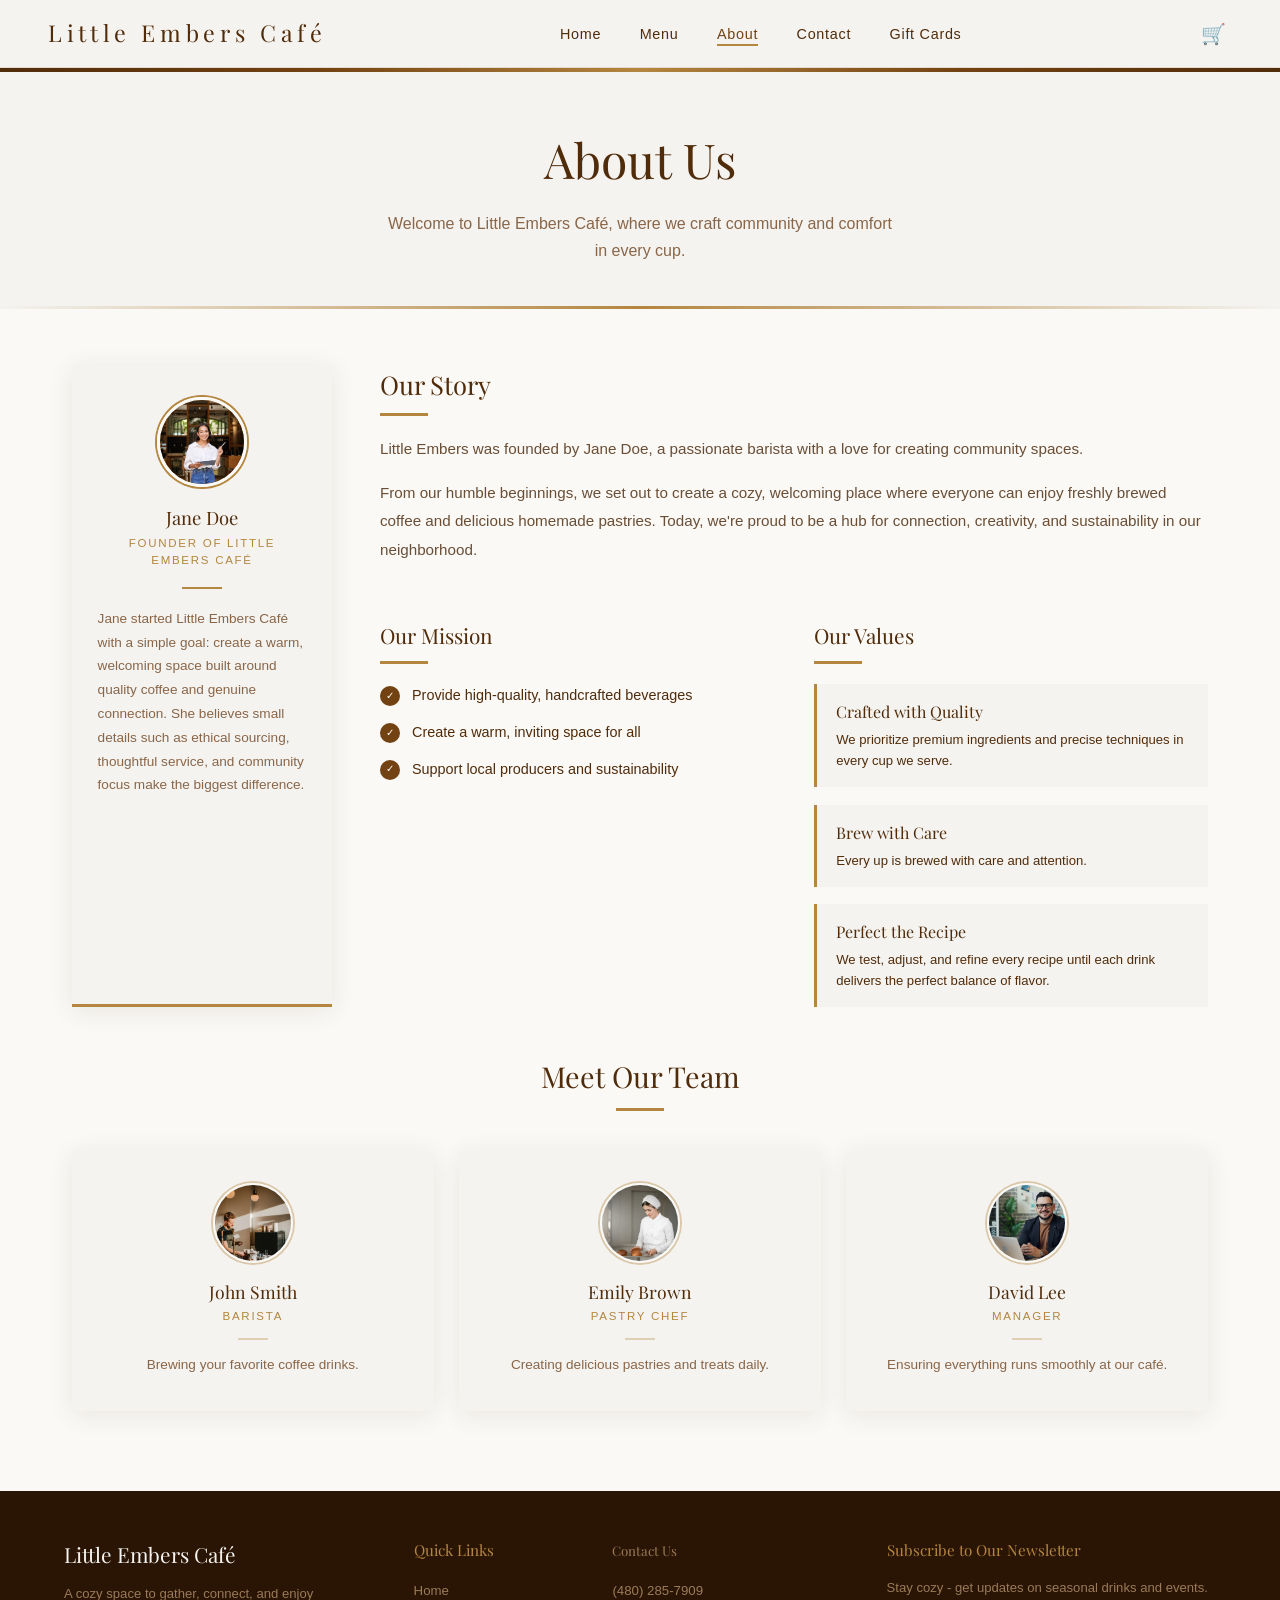
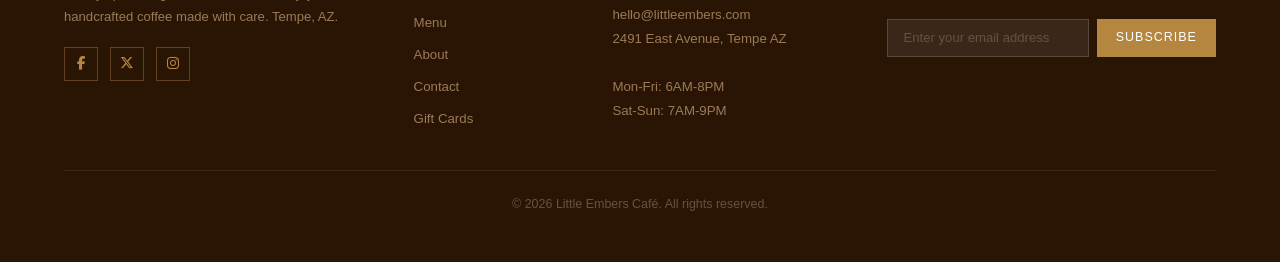
==== commit e29c3201: "Updated About Page Added &copy; for the footer." ====
--- a/about.html
+++ b/about.html
@@ -25,7 +25,7 @@
   <body>
     <header>
       <nav aria-label="Primary navigation">
-        <span class="logo">Little Embers Café</span>
+        <a href="index.html" class="logo">Little Embers Café</a>
         <ul class="nav-links">
           <li><a href="index.html">Home</a></li>
           <li><a href="menu.html">Menu</a></li>
@@ -295,7 +295,9 @@
           </form>
         </div>
       </div>
-      <p class="footer-bottom">2026 Little Embers Café. All rights reserved.</p>
+      <p class="footer-bottom">
+        &copy; 2026 Little Embers Café. All rights reserved.
+      </p>
     </footer>
     <script src="js/about.js"></script>
   </body>
--- a/css/about.css
+++ b/css/about.css
@@ -407,15 +407,6 @@
   display: block;
 }
 
-.founder-role {
-  font-size: 0.72rem;
-  letter-spacing: 0.15em;
-  text-transform: uppercase;
-  color: var(--latte);
-  margin-bottom: 1.1rem;
-  display: block;
-}
-
 .founder-divider {
   width: 40px;
   height: 2px;
